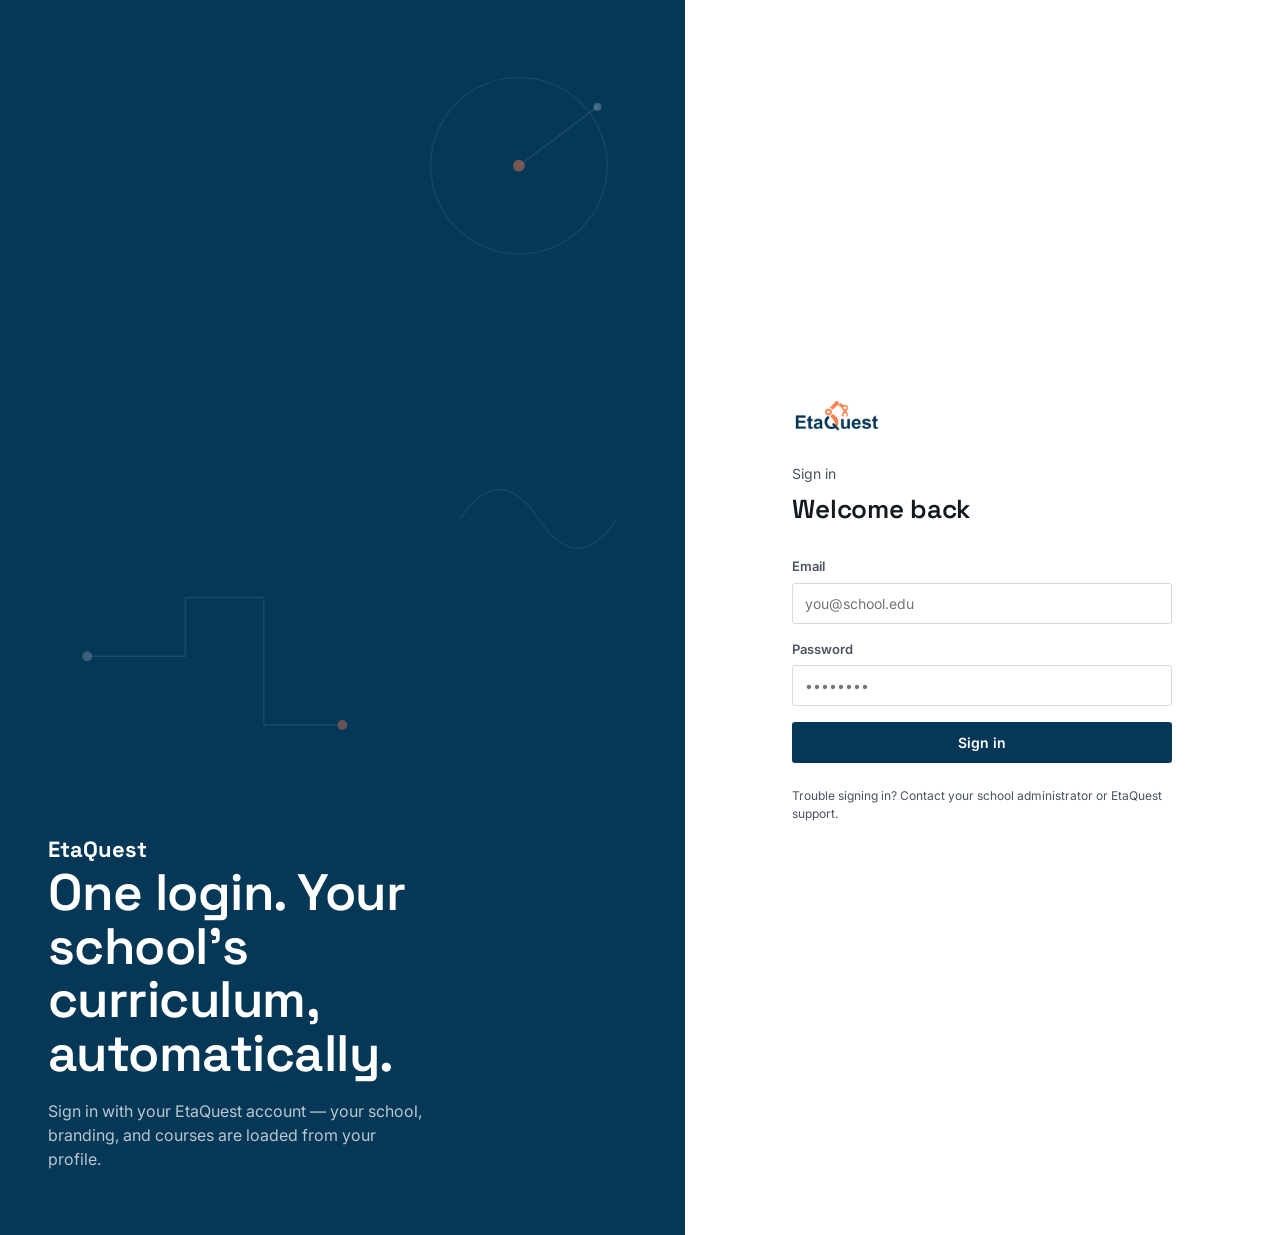
==== index.html @ a8e01b6a "Add files via upload" ====
<!DOCTYPE html>
<html lang="en">
<head>
<meta charset="UTF-8">
<meta name="viewport" content="width=device-width, initial-scale=1.0">
<title>EtaQuest LMS — Sign in</title>
<link rel="icon" href="assets/etaquest-logo-icon.jpg">
<link rel="stylesheet" href="styles.css">
</head>
<body>

<div class="login-shell">

  <div class="login-hero">
    <svg class="hero-lines" viewBox="0 0 600 800" preserveAspectRatio="xMidYMid slice" xmlns="http://www.w3.org/2000/svg">
      <circle cx="480" cy="120" r="90" fill="none" stroke="rgba(255,255,255,0.15)" stroke-width="1.5"/>
      <circle cx="480" cy="120" r="6" fill="var(--brand-accent)" opacity="0.9"/>
      <line x1="480" y1="120" x2="560" y2="60" stroke="rgba(255,255,255,0.2)" stroke-width="1.5"/>
      <circle cx="560" cy="60" r="4" fill="rgba(255,255,255,0.5)"/>
      <path d="M40 620 L140 620 L140 560 L220 560 L220 690 L300 690" fill="none" stroke="rgba(255,255,255,0.18)" stroke-width="1.5"/>
      <circle cx="40" cy="620" r="5" fill="rgba(255,255,255,0.4)"/>
      <circle cx="300" cy="690" r="5" fill="var(--brand-accent)" opacity="0.8"/>
      <path d="M420 480 q 40 -60 80 0 t 80 0" fill="none" stroke="rgba(255,255,255,0.15)" stroke-width="1.5"/>
    </svg>

    <div class="wordmark">EtaQuest</div>

    <div class="hero-copy">
      <h1>One login. Your school's curriculum, automatically.</h1>
      <p>Sign in with your EtaQuest account — your school, branding, and courses are loaded from your profile.</p>
    </div>
  </div>

  <div class="login-panel">
    <div class="login-card">
      <img src="assets/etaquest-logo-full.jpg" alt="EtaQuest" class="login-logo">
      <div class="eyebrow">Sign in</div>
      <h2>Welcome back</h2>

      <form id="login-form">
        <div class="field">
          <label for="email">Email</label>
          <input type="email" id="email" placeholder="you@school.edu" required autocomplete="username">
        </div>
        <div class="field">
          <label for="password">Password</label>
          <input type="password" id="password" placeholder="••••••••" required autocomplete="current-password">
        </div>

        <p id="error-msg" style="color:var(--color-danger); font-size:13px; display:none; margin-bottom:14px;"></p>

        <button type="submit" class="btn btn-primary btn-block" id="submit-btn">Sign in</button>
      </form>

      <p class="login-note">
        Trouble signing in? Contact your school administrator or EtaQuest support.
      </p>
    </div>
  </div>

</div>

<script src="app.js"></script>
<script>
  const form = document.getElementById("login-form");
  const errorMsg = document.getElementById("error-msg");
  const submitBtn = document.getElementById("submit-btn");

  // If already logged in with a valid session, skip straight to the dashboard
  (async () => {
    if (eq_getToken()) {
      try {
        await eq_me();
        window.location.href = "dashboard.html";
      } catch {
        eq_clearToken();
      }
    }
  })();

  form.addEventListener("submit", async (e) => {
    e.preventDefault();
    errorMsg.style.display = "none";
    submitBtn.textContent = "Signing in…";
    submitBtn.disabled = true;

    const email = document.getElementById("email").value.trim();
    const password = document.getElementById("password").value;

    try {
      await eq_login(email, password);
      window.location.href = "dashboard.html";
    } catch (err) {
      errorMsg.textContent = err.message || "Something went wrong. Please try again.";
      errorMsg.style.display = "block";
      submitBtn.textContent = "Sign in";
      submitBtn.disabled = false;
    }
  });
</script>

</body>
</html>
---- styles.css ----
/* =========================================================
   EtaQuest LMS — Shared Styles
   ========================================================= */

@import url('https://fonts.googleapis.com/css2?family=Space+Grotesk:wght@500;600;700&family=Inter:wght@400;500;600&display=swap');

:root {
  /* Core palette — overridden per-school via --brand-primary/--brand-accent */
  --color-ink: #14181f;
  --color-ink-soft: #4b5262;
  --color-canvas: #f1f3f0;
  --color-surface: #ffffff;
  --color-line: #d8dcd4;

  --brand-primary: #053757;
  --brand-accent: #f8804c;
  --color-teal: #2f7a6d;
  --color-danger: #b5462f;

  --font-display: 'Space Grotesk', sans-serif;
  --font-body: 'Inter', sans-serif;

  --radius-sm: 3px;
  --radius-md: 6px;
}

* { box-sizing: border-box; }

html, body {
  margin: 0;
  padding: 0;
  background: var(--color-canvas);
  color: var(--color-ink);
  font-family: var(--font-body);
  font-size: 15px;
  line-height: 1.5;
}

h1, h2, h3, .display {
  font-family: var(--font-display);
  font-weight: 600;
  letter-spacing: -0.01em;
  margin: 0;
}

a { color: inherit; }

button {
  font-family: var(--font-body);
  cursor: pointer;
}

.visually-hidden {
  position: absolute;
  width: 1px; height: 1px;
  overflow: hidden;
  clip: rect(0 0 0 0);
}

/* ---------- Buttons ---------- */

.btn {
  display: inline-flex;
  align-items: center;
  justify-content: center;
  gap: 8px;
  padding: 11px 20px;
  border-radius: var(--radius-sm);
  border: 1px solid transparent;
  font-weight: 600;
  font-size: 14px;
  transition: transform 0.08s ease, background 0.15s ease;
}
.btn:active { transform: scale(0.98); }

.btn-primary {
  background: var(--brand-primary);
  color: #fff;
}
.btn-primary:hover { background: color-mix(in srgb, var(--brand-primary) 88%, black); }

.btn-accent {
  background: var(--brand-accent);
  color: #1a1200;
}
.btn-accent:hover { filter: brightness(0.95); }

.btn-ghost {
  background: transparent;
  border-color: var(--color-line);
  color: var(--color-ink);
}
.btn-ghost:hover { border-color: var(--color-ink-soft); }

.btn-block { width: 100%; }
.btn-sm { padding: 7px 14px; font-size: 13px; }

/* =========================================================
   LOGIN PAGE
   ========================================================= */

.login-shell {
  display: grid;
  grid-template-columns: 1.15fr 1fr;
  min-height: 100vh;
}

.login-hero {
  background: var(--brand-primary);
  color: #fff;
  position: relative;
  overflow: hidden;
  padding: 48px;
  display: flex;
  flex-direction: column;
  justify-content: space-between;
}

.login-hero .wordmark {
  font-family: var(--font-display);
  font-size: 22px;
  font-weight: 700;
}

.login-hero .hero-copy h1 {
  font-size: clamp(32px, 4vw, 52px);
  line-height: 1.05;
  max-width: 12ch;
}

.login-hero .hero-copy p {
  margin-top: 18px;
  max-width: 38ch;
  color: rgba(255,255,255,0.72);
  font-size: 16px;
}

.hero-lines {
  position: absolute;
  inset: 0;
  z-index: 0;
  opacity: 0.5;
}

.login-hero > * { position: relative; z-index: 1; }

.login-panel {
  background: var(--color-surface);
  display: flex;
  align-items: center;
  justify-content: center;
  padding: 48px;
}

.login-card {
  width: 100%;
  max-width: 380px;
}

.login-card .login-logo {
  height: 36px;
  width: auto;
  display: block;
  margin-bottom: 28px;
}

.login-card .eyebrow {
  color: var(--color-ink-soft);
  font-size: 14px;
  margin-bottom: 6px;
}

.login-card h2 {
  font-size: 26px;
  margin-bottom: 28px;
}

.field {
  margin-bottom: 16px;
}

.field label {
  display: block;
  font-size: 13px;
  font-weight: 600;
  margin-bottom: 6px;
  color: var(--color-ink-soft);
}

.field input,
.field select {
  width: 100%;
  padding: 11px 12px;
  border: 1px solid var(--color-line);
  border-radius: var(--radius-sm);
  font-family: var(--font-body);
  font-size: 14px;
  background: var(--color-surface);
  color: var(--color-ink);
}

.field input:focus,
.field select:focus {
  outline: 2px solid var(--brand-accent);
  outline-offset: 1px;
  border-color: transparent;
}

.divider-row {
  display: flex;
  align-items: center;
  gap: 12px;
  margin: 24px 0;
  color: var(--color-ink-soft);
  font-size: 12px;
}
.divider-row::before,
.divider-row::after {
  content: "";
  flex: 1;
  height: 1px;
  background: var(--color-line);
}

.demo-accounts {
  display: flex;
  flex-direction: column;
  gap: 8px;
}

.demo-account-btn {
  display: flex;
  align-items: center;
  justify-content: space-between;
  padding: 10px 14px;
  border: 1px solid var(--color-line);
  border-radius: var(--radius-sm);
  background: var(--color-surface);
  text-align: left;
  font-size: 13px;
}
.demo-account-btn:hover { border-color: var(--brand-primary); }
.demo-account-btn .role-tag {
  font-size: 11px;
  padding: 2px 8px;
  border-radius: 999px;
  background: var(--color-canvas);
  color: var(--color-ink-soft);
}

.login-note {
  margin-top: 24px;
  font-size: 12px;
  color: var(--color-ink-soft);
}

/* =========================================================
   DASHBOARD SHELL (dashboard.html + course.html)
   ========================================================= */

.app-shell {
  display: grid;
  grid-template-columns: 240px 1fr;
  min-height: 100vh;
}

.sidebar {
  background: var(--brand-primary);
  color: #fff;
  padding: 24px 18px;
  display: flex;
  flex-direction: column;
}

.sidebar .brand-row {
  display: flex;
  align-items: center;
  gap: 10px;
  margin-bottom: 36px;
}

.brand-mark {
  width: 34px;
  height: 34px;
  border-radius: var(--radius-sm);
  background: #fff;
  display: flex;
  align-items: center;
  justify-content: center;
  flex-shrink: 0;
  padding: 4px;
  overflow: hidden;
}
.brand-mark img {
  max-width: 100%;
  max-height: 100%;
  object-fit: contain;
}

.brand-row .brand-name {
  font-size: 13px;
  font-weight: 600;
  line-height: 1.25;
}

.nav-group {
  margin-bottom: 28px;
}

.nav-group .nav-label {
  font-size: 11px;
  text-transform: none;
  color: rgba(255,255,255,0.45);
  margin-bottom: 8px;
  font-weight: 600;
}

.nav-item {
  display: flex;
  align-items: center;
  gap: 10px;
  padding: 9px 10px;
  border-radius: var(--radius-sm);
  font-size: 14px;
  color: rgba(255,255,255,0.85);
  margin-bottom: 2px;
}
.nav-item.active {
  background: rgba(255,255,255,0.12);
  color: #fff;
  font-weight: 600;
}
.nav-item:not(.active):hover { background: rgba(255,255,255,0.06); }

.sidebar-footer {
  margin-top: auto;
  padding-top: 16px;
  border-top: 1px solid rgba(255,255,255,0.15);
  font-size: 13px;
}
.sidebar-footer .user-name { font-weight: 600; }
.sidebar-footer .role-line {
  color: rgba(255,255,255,0.5);
  font-size: 12px;
  margin-bottom: 10px;
}

.main {
  display: flex;
  flex-direction: column;
  min-width: 0;
}

.topbar {
  display: flex;
  align-items: center;
  justify-content: space-between;
  padding: 18px 32px;
  border-bottom: 1px solid var(--color-line);
  background: var(--color-surface);
}

.topbar h1 { font-size: 20px; }
.topbar .school-tag {
  font-size: 13px;
  color: var(--color-ink-soft);
  margin-top: 2px;
}

.content {
  padding: 32px;
  flex: 1;
  min-width: 0;
}

.section-heading {
  display: flex;
  align-items: baseline;
  justify-content: space-between;
  margin-bottom: 18px;
}

.section-heading h2 { font-size: 18px; }
.section-heading .count {
  font-size: 13px;
  color: var(--color-ink-soft);
}

/* ---------- Course grid ---------- */

.course-grid {
  display: grid;
  grid-template-columns: repeat(auto-fill, minmax(240px, 1fr));
  gap: 16px;
}

.course-card {
  background: var(--color-surface);
  border: 1px solid var(--color-line);
  border-radius: var(--radius-md);
  overflow: hidden;
  display: flex;
  flex-direction: column;
}

.course-card .card-tag-strip {
  height: 5px;
  background: var(--brand-accent);
}

.course-card .card-body {
  padding: 16px;
  display: flex;
  flex-direction: column;
  gap: 8px;
  flex: 1;
}

.course-card .category {
  font-size: 12px;
  color: var(--color-teal);
  font-weight: 600;
}

.course-card h3 { font-size: 16px; }

.course-card p {
  font-size: 13px;
  color: var(--color-ink-soft);
  margin: 0;
  flex: 1;
}

.course-card .card-footer {
  padding: 12px 16px;
  border-top: 1px solid var(--color-line);
}

/* ---------- Admin tables ---------- */

.panel {
  background: var(--color-surface);
  border: 1px solid var(--color-line);
  border-radius: var(--radius-md);
  margin-bottom: 24px;
}

.panel-header {
  display: flex;
  align-items: center;
  justify-content: space-between;
  padding: 16px 20px;
  border-bottom: 1px solid var(--color-line);
}
.panel-header h2 { font-size: 15px; }

table {
  width: 100%;
  border-collapse: collapse;
}

th, td {
  text-align: left;
  padding: 12px 20px;
  font-size: 13px;
  border-bottom: 1px solid var(--color-line);
}

th {
  color: var(--color-ink-soft);
  font-weight: 600;
  font-size: 12px;
}

tr:last-child td { border-bottom: none; }

.badge {
  display: inline-block;
  font-size: 11px;
  font-weight: 600;
  padding: 3px 9px;
  border-radius: 999px;
}
.badge-admin { background: #fbe0d1; color: #9a4a1f; }
.badge-educator { background: #dce8e4; color: var(--color-teal); }

.empty-state {
  padding: 48px 24px;
  text-align: center;
  color: var(--color-ink-soft);
}
.empty-state h3 { margin-bottom: 6px; color: var(--color-ink); }

/* ---------- Toggle switch (admin course access) ---------- */

.toggle-row {
  display: flex;
  align-items: center;
  justify-content: space-between;
  padding: 14px 20px;
  border-bottom: 1px solid var(--color-line);
}
.toggle-row:last-child { border-bottom: none; }

.toggle-row .toggle-label { font-size: 14px; }
.toggle-row .toggle-sub { font-size: 12px; color: var(--color-ink-soft); margin-top: 2px; }

.switch {
  position: relative;
  display: inline-block;
  width: 40px;
  height: 22px;
  flex-shrink: 0;
}
.switch input { opacity: 0; width: 0; height: 0; }
.switch .track {
  position: absolute;
  inset: 0;
  background: var(--color-line);
  border-radius: 999px;
  transition: background 0.15s ease;
  cursor: pointer;
}
.switch .track::before {
  content: "";
  position: absolute;
  width: 16px;
  height: 16px;
  left: 3px;
  top: 3px;
  background: #fff;
  border-radius: 50%;
  transition: transform 0.15s ease;
}
.switch input:checked + .track { background: var(--color-teal); }
.switch input:checked + .track::before { transform: translateX(18px); }
.switch input:disabled + .track { opacity: 0.5; cursor: not-allowed; }

/* =========================================================
   COURSE VIEWER PAGE
   ========================================================= */

.course-viewer {
  display: grid;
  grid-template-columns: 1fr 300px;
  gap: 24px;
  align-items: start;
}

.course-viewer > div:first-child {
  min-width: 0;
}

.embed-frame {
  aspect-ratio: 16 / 9;
  width: 100%;
  background: var(--color-ink);
  border-radius: var(--radius-md);
  display: flex;
  align-items: center;
  justify-content: center;
  color: rgba(255,255,255,0.6);
  font-size: 14px;
  text-align: center;
  padding: 24px;
  position: relative;
}

.embed-frame .placeholder-note {
  max-width: 340px;
}
.embed-frame code {
  display: block;
  margin-top: 10px;
  font-size: 11px;
  color: var(--brand-accent);
  word-break: break-all;
}

.course-meta .panel { margin-bottom: 16px; }
.course-meta .panel .card-body { padding: 16px 20px; }
.course-meta h3 { font-size: 14px; margin-bottom: 8px; }
.course-meta p { font-size: 13px; color: var(--color-ink-soft); }

.lesson-picker-label {
  font-size: 12px;
  font-weight: 600;
  color: var(--color-teal);
  text-transform: uppercase;
  letter-spacing: 0.02em;
  margin-bottom: 4px;
}

#lesson-select {
  width: 100%;
  padding: 10px 12px;
  border: 1px solid var(--color-line);
  border-radius: var(--radius-sm);
  font-family: var(--font-body);
  font-size: 13px;
  background: var(--color-surface);
  color: var(--color-ink);
}
#lesson-select:focus {
  outline: 2px solid var(--brand-accent);
  outline-offset: 1px;
}

/* ---------- Progress bars (curriculum completion) ---------- */

.progress-wrap { margin-top: 4px; }

.progress-track {
  width: 100%;
  height: 6px;
  border-radius: 999px;
  background: var(--color-line);
  overflow: hidden;
  margin-bottom: 4px;
}

.progress-fill {
  height: 100%;
  background: var(--color-teal);
  border-radius: 999px;
}

.progress-label {
  font-size: 11px;
  color: var(--color-ink-soft);
}

.back-link {
  display: inline-flex;
  align-items: center;
  gap: 6px;
  font-size: 13px;
  color: var(--color-ink-soft);
  margin-bottom: 18px;
}
.back-link:hover { color: var(--color-ink); }

/* ---------- Responsive ---------- */

@media (max-width: 860px) {
  .login-shell { grid-template-columns: 1fr; }
  .login-hero { padding: 32px; min-height: 260px; }
  .app-shell { grid-template-columns: 1fr; }
  .sidebar {
    flex-direction: row;
    align-items: center;
    overflow-x: auto;
    padding: 14px 16px;
  }
  .sidebar .brand-row { margin-bottom: 0; }
  .nav-group, .sidebar-footer { display: none; }
  .course-viewer { grid-template-columns: 1fr; }
}

@media (prefers-reduced-motion: reduce) {
  * { transition: none !important; animation: none !important; }
}
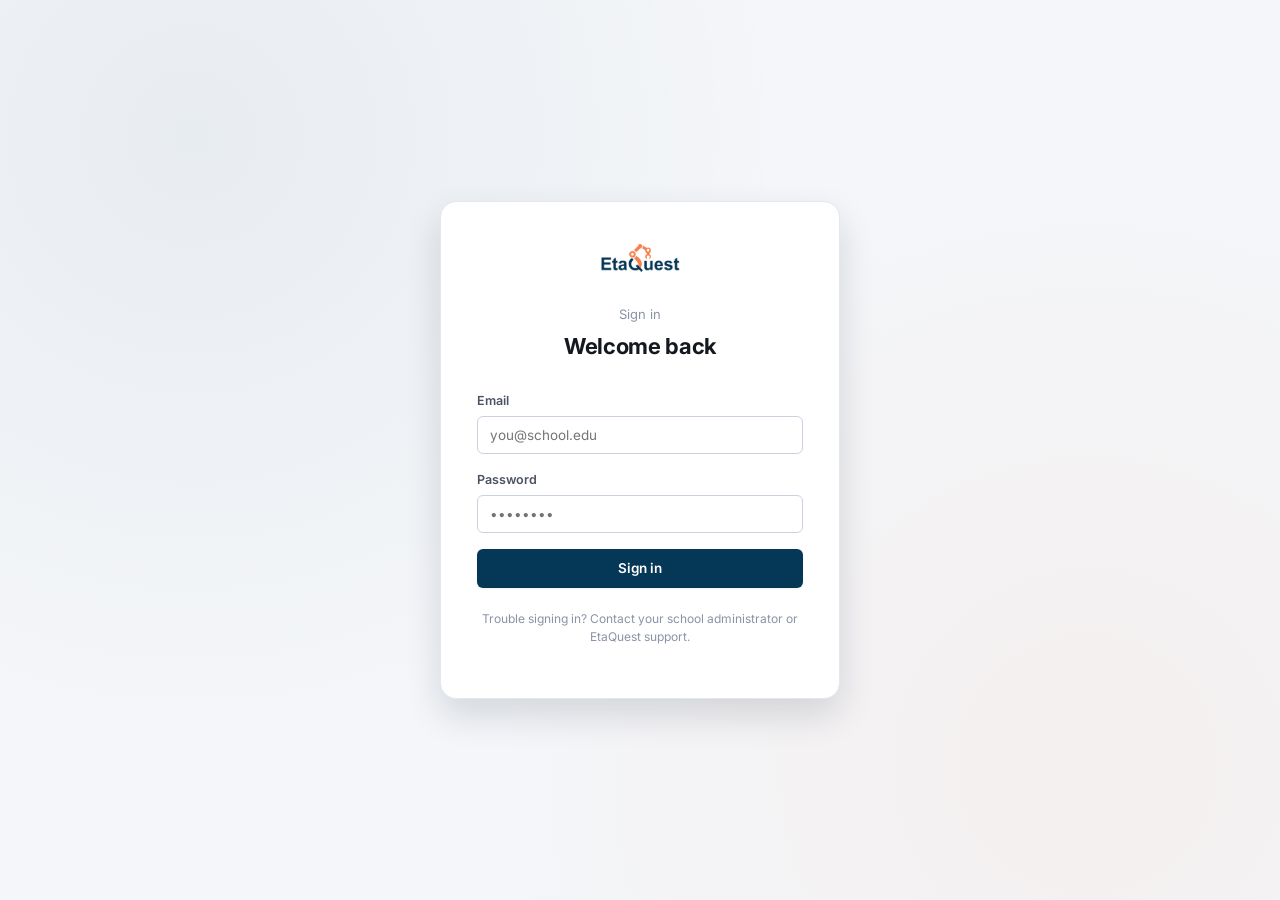
==== commit f206ad96: "Add files via upload" ====
--- a/index.html
+++ b/index.html
@@ -10,54 +10,30 @@
 <body>
 
 <div class="login-shell">
+  <div class="login-card-outer">
+    <img src="assets/etaquest-logo-full.jpg" alt="EtaQuest" class="login-logo">
+    <div class="eyebrow">Sign in</div>
+    <h2>Welcome back</h2>
 
-  <div class="login-hero">
-    <svg class="hero-lines" viewBox="0 0 600 800" preserveAspectRatio="xMidYMid slice" xmlns="http://www.w3.org/2000/svg">
-      <circle cx="480" cy="120" r="90" fill="none" stroke="rgba(255,255,255,0.15)" stroke-width="1.5"/>
-      <circle cx="480" cy="120" r="6" fill="var(--brand-accent)" opacity="0.9"/>
-      <line x1="480" y1="120" x2="560" y2="60" stroke="rgba(255,255,255,0.2)" stroke-width="1.5"/>
-      <circle cx="560" cy="60" r="4" fill="rgba(255,255,255,0.5)"/>
-      <path d="M40 620 L140 620 L140 560 L220 560 L220 690 L300 690" fill="none" stroke="rgba(255,255,255,0.18)" stroke-width="1.5"/>
-      <circle cx="40" cy="620" r="5" fill="rgba(255,255,255,0.4)"/>
-      <circle cx="300" cy="690" r="5" fill="var(--brand-accent)" opacity="0.8"/>
-      <path d="M420 480 q 40 -60 80 0 t 80 0" fill="none" stroke="rgba(255,255,255,0.15)" stroke-width="1.5"/>
-    </svg>
+    <form id="login-form">
+      <div class="field">
+        <label for="email">Email</label>
+        <input type="email" id="email" placeholder="you@school.edu" required autocomplete="username">
+      </div>
+      <div class="field">
+        <label for="password">Password</label>
+        <input type="password" id="password" placeholder="••••••••" required autocomplete="current-password">
+      </div>
 
-    <div class="wordmark">EtaQuest</div>
+      <p id="error-msg" style="color:var(--color-danger); font-size:13px; display:none; margin-bottom:14px;"></p>
 
-    <div class="hero-copy">
-      <h1>One login. Your school's curriculum, automatically.</h1>
-      <p>Sign in with your EtaQuest account — your school, branding, and courses are loaded from your profile.</p>
-    </div>
+      <button type="submit" class="btn btn-primary btn-block" id="submit-btn">Sign in</button>
+    </form>
+
+    <p class="login-note">
+      Trouble signing in? Contact your school administrator or EtaQuest support.
+    </p>
   </div>
-
-  <div class="login-panel">
-    <div class="login-card">
-      <img src="assets/etaquest-logo-full.jpg" alt="EtaQuest" class="login-logo">
-      <div class="eyebrow">Sign in</div>
-      <h2>Welcome back</h2>
-
-      <form id="login-form">
-        <div class="field">
-          <label for="email">Email</label>
-          <input type="email" id="email" placeholder="you@school.edu" required autocomplete="username">
-        </div>
-        <div class="field">
-          <label for="password">Password</label>
-          <input type="password" id="password" placeholder="••••••••" required autocomplete="current-password">
-        </div>
-
-        <p id="error-msg" style="color:var(--color-danger); font-size:13px; display:none; margin-bottom:14px;"></p>
-
-        <button type="submit" class="btn btn-primary btn-block" id="submit-btn">Sign in</button>
-      </form>
-
-      <p class="login-note">
-        Trouble signing in? Contact your school administrator or EtaQuest support.
-      </p>
-    </div>
-  </div>
-
 </div>
 
 <script src="app.js"></script>
@@ -66,7 +42,6 @@
   const errorMsg = document.getElementById("error-msg");
   const submitBtn = document.getElementById("submit-btn");
 
-  // If already logged in with a valid session, skip straight to the dashboard
   (async () => {
     if (eq_getToken()) {
       try {
--- a/styles.css
+++ b/styles.css
@@ -1,27 +1,48 @@
 /* =========================================================
-   EtaQuest LMS — Shared Styles
+   EtaQuest LMS — Design System
+   Polished enterprise-dashboard direction (Canvas / Salesforce-
+   adjacent): quiet neutral surfaces, navy + orange used with
+   restraint, real iconography, consistent elevation and radius.
    ========================================================= */
 
-@import url('https://fonts.googleapis.com/css2?family=Space+Grotesk:wght@500;600;700&family=Inter:wght@400;500;600&display=swap');
+@import url('https://fonts.googleapis.com/css2?family=Inter:wght@400;500;600;700;800&display=swap');
 
 :root {
-  /* Core palette — overridden per-school via --brand-primary/--brand-accent */
-  --color-ink: #14181f;
-  --color-ink-soft: #4b5262;
-  --color-canvas: #f1f3f0;
-  --color-surface: #ffffff;
-  --color-line: #d8dcd4;
-
+  /* Neutrals — cool gray-blue scale */
+  --color-ink: #14181F;
+  --color-ink-soft: #4B5262;
+  --color-ink-faint: #8A93A6;
+  --color-canvas: #F4F6F9;
+  --color-surface: #FFFFFF;
+  --color-surface-sunken: #F8F9FB;
+  --color-line: #E3E7EE;
+  --color-line-strong: #CBD2DE;
+
+  /* Brand — overridden per-school via --brand-primary/--brand-accent */
   --brand-primary: #053757;
-  --brand-accent: #f8804c;
-  --color-teal: #2f7a6d;
-  --color-danger: #b5462f;
-
-  --font-display: 'Space Grotesk', sans-serif;
-  --font-body: 'Inter', sans-serif;
-
-  --radius-sm: 3px;
-  --radius-md: 6px;
+  --brand-primary-soft: #0A4A70;
+  --brand-accent: #F8804C;
+
+  /* Semantic */
+  --color-success: #1E8E5A;
+  --color-success-bg: #E3F5EC;
+  --color-warning: #B7791F;
+  --color-warning-bg: #FDF3DC;
+  --color-danger: #C0392B;
+  --color-danger-bg: #FBE4DE;
+  --color-info: #2563AC;
+  --color-info-bg: #E5EEF9;
+
+  --font-body: 'Inter', -apple-system, BlinkMacSystemFont, sans-serif;
+
+  --radius-xs: 4px;
+  --radius-sm: 6px;
+  --radius-md: 10px;
+  --radius-lg: 16px;
+
+  --shadow-sm: 0 1px 2px rgba(16,24,40,0.06);
+  --shadow-md: 0 4px 14px rgba(16,24,40,0.08);
+  --shadow-lg: 0 16px 36px rgba(16,24,40,0.14);
 }
 
 * { box-sizing: border-box; }
@@ -32,18 +53,21 @@
   background: var(--color-canvas);
   color: var(--color-ink);
   font-family: var(--font-body);
-  font-size: 15px;
-  line-height: 1.5;
-}
-
-h1, h2, h3, .display {
-  font-family: var(--font-display);
-  font-weight: 600;
-  letter-spacing: -0.01em;
+  font-size: 14.5px;
+  line-height: 1.55;
+  -webkit-font-smoothing: antialiased;
+}
+
+h1, h2, h3 {
+  font-family: var(--font-body);
+  font-weight: 700;
+  letter-spacing: -0.015em;
   margin: 0;
+  color: var(--color-ink);
 }
 
 a { color: inherit; }
+img { max-width: 100%; }
 
 button {
   font-family: var(--font-body);
@@ -64,225 +88,189 @@
   align-items: center;
   justify-content: center;
   gap: 8px;
-  padding: 11px 20px;
+  padding: 10px 18px;
   border-radius: var(--radius-sm);
   border: 1px solid transparent;
   font-weight: 600;
-  font-size: 14px;
-  transition: transform 0.08s ease, background 0.15s ease;
+  font-size: 13.5px;
+  transition: transform 0.08s ease, background 0.15s ease, box-shadow 0.15s ease, border-color 0.15s ease;
+  line-height: 1.2;
 }
 .btn:active { transform: scale(0.98); }
 
 .btn-primary {
   background: var(--brand-primary);
   color: #fff;
-}
-.btn-primary:hover { background: color-mix(in srgb, var(--brand-primary) 88%, black); }
+  box-shadow: var(--shadow-sm);
+}
+.btn-primary:hover { background: color-mix(in srgb, var(--brand-primary) 88%, black); box-shadow: var(--shadow-md); }
 
 .btn-accent {
   background: var(--brand-accent);
-  color: #1a1200;
-}
-.btn-accent:hover { filter: brightness(0.95); }
+  color: #2a1200;
+}
+.btn-accent:hover { filter: brightness(0.96); }
 
 .btn-ghost {
-  background: transparent;
-  border-color: var(--color-line);
+  background: var(--color-surface);
+  border-color: var(--color-line-strong);
   color: var(--color-ink);
 }
-.btn-ghost:hover { border-color: var(--color-ink-soft); }
+.btn-ghost:hover { border-color: var(--brand-primary); background: var(--color-surface-sunken); }
+
+.btn-danger {
+  background: var(--color-danger-bg);
+  color: var(--color-danger);
+  border-color: transparent;
+}
+.btn-danger:hover { filter: brightness(0.97); }
 
 .btn-block { width: 100%; }
-.btn-sm { padding: 7px 14px; font-size: 13px; }
+.btn-sm { padding: 7px 14px; font-size: 12.5px; }
+
+.icon-btn {
+  display: inline-flex;
+  align-items: center;
+  justify-content: center;
+  width: 36px;
+  height: 36px;
+  border-radius: var(--radius-sm);
+  border: 1px solid var(--color-line-strong);
+  background: var(--color-surface);
+  color: var(--color-ink-soft);
+  position: relative;
+  flex-shrink: 0;
+}
+.icon-btn:hover { border-color: var(--brand-primary); color: var(--brand-primary); }
+.icon-btn .dot {
+  position: absolute;
+  top: 7px;
+  right: 7px;
+  width: 7px;
+  height: 7px;
+  border-radius: 50%;
+  background: var(--brand-accent);
+  border: 1.5px solid var(--color-surface);
+}
 
 /* =========================================================
    LOGIN PAGE
    ========================================================= */
 
 .login-shell {
-  display: grid;
-  grid-template-columns: 1.15fr 1fr;
   min-height: 100vh;
-}
-
-.login-hero {
-  background: var(--brand-primary);
-  color: #fff;
-  position: relative;
-  overflow: hidden;
-  padding: 48px;
-  display: flex;
-  flex-direction: column;
-  justify-content: space-between;
-}
-
-.login-hero .wordmark {
-  font-family: var(--font-display);
-  font-size: 22px;
-  font-weight: 700;
-}
-
-.login-hero .hero-copy h1 {
-  font-size: clamp(32px, 4vw, 52px);
-  line-height: 1.05;
-  max-width: 12ch;
-}
-
-.login-hero .hero-copy p {
-  margin-top: 18px;
-  max-width: 38ch;
-  color: rgba(255,255,255,0.72);
-  font-size: 16px;
-}
-
-.hero-lines {
-  position: absolute;
-  inset: 0;
-  z-index: 0;
-  opacity: 0.5;
-}
-
-.login-hero > * { position: relative; z-index: 1; }
-
-.login-panel {
-  background: var(--color-surface);
   display: flex;
   align-items: center;
   justify-content: center;
-  padding: 48px;
-}
-
-.login-card {
+  background:
+    radial-gradient(circle at 15% 15%, rgba(5,55,87,0.05), transparent 45%),
+    radial-gradient(circle at 85% 85%, rgba(248,128,76,0.06), transparent 45%),
+    var(--color-canvas);
+  padding: 24px;
+}
+
+.login-card-outer {
   width: 100%;
-  max-width: 380px;
-}
-
-.login-card .login-logo {
-  height: 36px;
+  max-width: 400px;
+  background: var(--color-surface);
+  border: 1px solid var(--color-line);
+  border-radius: var(--radius-lg);
+  box-shadow: var(--shadow-lg);
+  padding: 40px 36px;
+}
+
+.login-card-outer .login-logo {
+  height: 34px;
   width: auto;
   display: block;
+  margin: 0 auto 28px;
+}
+
+.login-card-outer .eyebrow {
+  color: var(--color-ink-faint);
+  font-size: 13px;
+  text-align: center;
+  margin-bottom: 4px;
+}
+
+.login-card-outer h2 {
+  font-size: 22px;
+  text-align: center;
   margin-bottom: 28px;
 }
 
-.login-card .eyebrow {
-  color: var(--color-ink-soft);
-  font-size: 14px;
-  margin-bottom: 6px;
-}
-
-.login-card h2 {
-  font-size: 26px;
-  margin-bottom: 28px;
-}
-
-.field {
-  margin-bottom: 16px;
-}
+.field { margin-bottom: 16px; }
 
 .field label {
   display: block;
-  font-size: 13px;
+  font-size: 12.5px;
   font-weight: 600;
   margin-bottom: 6px;
   color: var(--color-ink-soft);
 }
 
 .field input,
-.field select {
+.field select,
+.field textarea {
   width: 100%;
-  padding: 11px 12px;
-  border: 1px solid var(--color-line);
+  padding: 10px 12px;
+  border: 1px solid var(--color-line-strong);
   border-radius: var(--radius-sm);
   font-family: var(--font-body);
-  font-size: 14px;
+  font-size: 13.5px;
   background: var(--color-surface);
   color: var(--color-ink);
 }
 
 .field input:focus,
-.field select:focus {
-  outline: 2px solid var(--brand-accent);
-  outline-offset: 1px;
-  border-color: transparent;
-}
-
-.divider-row {
-  display: flex;
-  align-items: center;
-  gap: 12px;
-  margin: 24px 0;
-  color: var(--color-ink-soft);
+.field select:focus,
+.field textarea:focus {
+  outline: none;
+  border-color: var(--brand-primary);
+  box-shadow: 0 0 0 3px color-mix(in srgb, var(--brand-primary) 14%, transparent);
+}
+
+.login-note {
+  margin-top: 22px;
   font-size: 12px;
-}
-.divider-row::before,
-.divider-row::after {
-  content: "";
-  flex: 1;
-  height: 1px;
-  background: var(--color-line);
-}
-
-.demo-accounts {
-  display: flex;
-  flex-direction: column;
-  gap: 8px;
-}
-
-.demo-account-btn {
-  display: flex;
-  align-items: center;
-  justify-content: space-between;
-  padding: 10px 14px;
-  border: 1px solid var(--color-line);
-  border-radius: var(--radius-sm);
-  background: var(--color-surface);
-  text-align: left;
-  font-size: 13px;
-}
-.demo-account-btn:hover { border-color: var(--brand-primary); }
-.demo-account-btn .role-tag {
-  font-size: 11px;
-  padding: 2px 8px;
-  border-radius: 999px;
-  background: var(--color-canvas);
-  color: var(--color-ink-soft);
-}
-
-.login-note {
-  margin-top: 24px;
-  font-size: 12px;
-  color: var(--color-ink-soft);
+  color: var(--color-ink-faint);
+  text-align: center;
+  line-height: 1.5;
 }
 
 /* =========================================================
-   DASHBOARD SHELL (dashboard.html + course.html)
+   APP SHELL
    ========================================================= */
 
 .app-shell {
   display: grid;
-  grid-template-columns: 240px 1fr;
+  grid-template-columns: 252px 1fr;
   min-height: 100vh;
 }
 
 .sidebar {
   background: var(--brand-primary);
   color: #fff;
-  padding: 24px 18px;
+  padding: 20px 16px;
   display: flex;
   flex-direction: column;
+  position: sticky;
+  top: 0;
+  height: 100vh;
 }
 
 .sidebar .brand-row {
   display: flex;
   align-items: center;
   gap: 10px;
-  margin-bottom: 36px;
+  margin-bottom: 28px;
+  padding: 0 4px;
 }
 
 .brand-mark {
-  width: 34px;
-  height: 34px;
-  border-radius: var(--radius-sm);
+  width: 32px;
+  height: 32px;
+  border-radius: var(--radius-xs);
   background: #fff;
   display: flex;
   align-items: center;
@@ -298,21 +286,21 @@
 }
 
 .brand-row .brand-name {
-  font-size: 13px;
-  font-weight: 600;
-  line-height: 1.25;
-}
-
-.nav-group {
-  margin-bottom: 28px;
-}
+  font-size: 14px;
+  font-weight: 700;
+  line-height: 1.2;
+}
+
+.nav-group { margin-bottom: 22px; }
 
 .nav-group .nav-label {
   font-size: 11px;
-  text-transform: none;
-  color: rgba(255,255,255,0.45);
+  text-transform: uppercase;
+  letter-spacing: 0.06em;
+  color: rgba(255,255,255,0.4);
   margin-bottom: 8px;
-  font-weight: 600;
+  font-weight: 700;
+  padding: 0 10px;
 }
 
 .nav-item {
@@ -321,29 +309,65 @@
   gap: 10px;
   padding: 9px 10px;
   border-radius: var(--radius-sm);
-  font-size: 14px;
-  color: rgba(255,255,255,0.85);
+  font-size: 13.5px;
+  font-weight: 500;
+  color: rgba(255,255,255,0.78);
   margin-bottom: 2px;
-}
+  border-left: 3px solid transparent;
+}
+.nav-item svg { flex-shrink: 0; opacity: 0.85; }
 .nav-item.active {
-  background: rgba(255,255,255,0.12);
+  background: rgba(255,255,255,0.1);
   color: #fff;
   font-weight: 600;
-}
+  border-left-color: var(--brand-accent);
+}
+.nav-item.active svg { opacity: 1; }
 .nav-item:not(.active):hover { background: rgba(255,255,255,0.06); }
 
 .sidebar-footer {
   margin-top: auto;
-  padding-top: 16px;
-  border-top: 1px solid rgba(255,255,255,0.15);
-  font-size: 13px;
-}
-.sidebar-footer .user-name { font-weight: 600; }
-.sidebar-footer .role-line {
-  color: rgba(255,255,255,0.5);
-  font-size: 12px;
-  margin-bottom: 10px;
-}
+  padding-top: 14px;
+  border-top: 1px solid rgba(255,255,255,0.14);
+}
+
+.sidebar-user-row {
+  display: flex;
+  align-items: center;
+  gap: 10px;
+  padding: 6px 4px 12px;
+  text-decoration: none;
+  color: inherit;
+}
+.sidebar-user-row .user-name {
+  font-size: 13px;
+  font-weight: 600;
+  color: #fff;
+  line-height: 1.3;
+}
+.sidebar-user-row .role-line {
+  font-size: 11.5px;
+  color: rgba(255,255,255,0.55);
+}
+
+.eq-avatar {
+  border-radius: 50%;
+  display: inline-flex;
+  align-items: center;
+  justify-content: center;
+  color: #fff;
+  font-weight: 700;
+  flex-shrink: 0;
+  letter-spacing: 0.02em;
+}
+
+.sidebar-actions { display: flex; flex-direction: column; gap: 6px; }
+.sidebar .btn-ghost {
+  background: transparent;
+  border-color: rgba(255,255,255,0.22);
+  color: rgba(255,255,255,0.9);
+}
+.sidebar .btn-ghost:hover { background: rgba(255,255,255,0.08); border-color: rgba(255,255,255,0.4); }
 
 .main {
   display: flex;
@@ -355,20 +379,62 @@
   display: flex;
   align-items: center;
   justify-content: space-between;
-  padding: 18px 32px;
+  gap: 16px;
+  padding: 16px 32px;
   border-bottom: 1px solid var(--color-line);
   background: var(--color-surface);
-}
-
-.topbar h1 { font-size: 20px; }
+  position: sticky;
+  top: 0;
+  z-index: 20;
+}
+
+.topbar h1 { font-size: 19px; }
 .topbar .school-tag {
-  font-size: 13px;
-  color: var(--color-ink-soft);
+  font-size: 12.5px;
+  color: var(--color-ink-faint);
   margin-top: 2px;
 }
+.welcome-line {
+  font-size: 12px;
+  font-weight: 700;
+  color: var(--brand-accent);
+  text-transform: uppercase;
+  letter-spacing: 0.04em;
+  margin-bottom: 3px;
+}
+
+.topbar-right {
+  display: flex;
+  align-items: center;
+  gap: 10px;
+  flex-shrink: 0;
+}
+
+.topbar-search {
+  display: flex;
+  align-items: center;
+  gap: 8px;
+  padding: 8px 12px;
+  border: 1px solid var(--color-line-strong);
+  border-radius: var(--radius-sm);
+  color: var(--color-ink-faint);
+  font-size: 13px;
+  background: var(--color-surface-sunken);
+  min-width: 200px;
+}
+
+.topbar select {
+  padding: 8px 12px;
+  border: 1px solid var(--color-line-strong);
+  border-radius: var(--radius-sm);
+  font-family: var(--font-body);
+  font-size: 13px;
+  background: var(--color-surface);
+  color: var(--color-ink);
+}
 
 .content {
-  padding: 32px;
+  padding: 28px 32px 48px;
   flex: 1;
   min-width: 0;
 }
@@ -377,39 +443,138 @@
   display: flex;
   align-items: baseline;
   justify-content: space-between;
+  margin-bottom: 16px;
+}
+
+.section-heading h2 { font-size: 16px; }
+.section-heading .count {
+  font-size: 12.5px;
+  color: var(--color-ink-faint);
+}
+
+.back-link {
+  display: inline-flex;
+  align-items: center;
+  gap: 6px;
+  font-size: 13px;
+  color: var(--color-ink-soft);
   margin-bottom: 18px;
-}
-
-.section-heading h2 { font-size: 18px; }
-.section-heading .count {
-  font-size: 13px;
-  color: var(--color-ink-soft);
-}
-
-/* ---------- Course grid ---------- */
+  text-decoration: none;
+}
+.back-link:hover { color: var(--brand-primary); }
+
+/* ---------- Stat / KPI cards ---------- */
+
+.stat-grid {
+  display: grid;
+  grid-template-columns: repeat(auto-fit, minmax(180px, 1fr));
+  gap: 14px;
+  margin-bottom: 28px;
+}
+
+.stat-card {
+  background: var(--color-surface);
+  border: 1px solid var(--color-line);
+  border-radius: var(--radius-md);
+  padding: 18px 20px;
+  box-shadow: var(--shadow-sm);
+}
+
+.stat-card .stat-label {
+  display: flex;
+  align-items: center;
+  gap: 8px;
+  font-size: 12px;
+  color: var(--color-ink-faint);
+  font-weight: 600;
+  margin-bottom: 10px;
+}
+.stat-card .stat-label svg { color: var(--brand-primary); opacity: 0.7; }
+
+.stat-card .stat-value {
+  font-size: 26px;
+  font-weight: 800;
+  color: var(--color-ink);
+  letter-spacing: -0.02em;
+}
+.stat-card .stat-sub {
+  font-size: 12px;
+  color: var(--color-ink-faint);
+  margin-top: 4px;
+}
+
+/* =========================================================
+   COURSE GRID
+   ========================================================= */
 
 .course-grid {
   display: grid;
-  grid-template-columns: repeat(auto-fill, minmax(240px, 1fr));
-  gap: 16px;
+  grid-template-columns: repeat(auto-fill, minmax(300px, 1fr));
+  gap: 20px;
 }
 
 .course-card {
+  position: relative;
   background: var(--color-surface);
   border: 1px solid var(--color-line);
   border-radius: var(--radius-md);
   overflow: hidden;
   display: flex;
   flex-direction: column;
-}
-
-.course-card .card-tag-strip {
-  height: 5px;
-  background: var(--brand-accent);
+  text-decoration: none;
+  color: inherit;
+  box-shadow: var(--shadow-sm);
+  transition: transform 0.15s ease, box-shadow 0.15s ease, border-color 0.15s ease;
+}
+
+@media (hover: hover) and (pointer: fine) {
+  .course-card:hover {
+    transform: translateY(-3px);
+    box-shadow: var(--shadow-md);
+    border-color: var(--brand-primary);
+  }
+  .course-card:hover .course-card-hover { opacity: 1; }
+}
+
+.course-card-image {
+  width: 100%;
+  height: 172px;
+  object-fit: cover;
+  display: block;
+  background: var(--color-surface-sunken);
+}
+
+.course-card-image-fallback {
+  display: flex;
+  align-items: center;
+  justify-content: center;
+  font-size: 52px;
+  background: linear-gradient(135deg, var(--brand-primary), color-mix(in srgb, var(--brand-primary) 60%, black));
+}
+
+.course-card-hover {
+  position: absolute;
+  top: 0;
+  left: 0;
+  right: 0;
+  height: 172px;
+  background: linear-gradient(180deg, rgba(5,55,87,0.1) 0%, rgba(5,25,40,0.9) 100%);
+  display: flex;
+  align-items: flex-end;
+  padding: 16px;
+  opacity: 0;
+  transition: opacity 0.18s ease;
+  pointer-events: none;
+}
+.course-card-hover p {
+  color: #fff;
+  font-size: 12.5px;
+  margin: 0;
+  line-height: 1.4;
 }
 
 .course-card .card-body {
-  padding: 16px;
+  padding: 18px;
   display: flex;
   flex-direction: column;
   gap: 8px;
@@ -417,9 +582,11 @@
 }
 
 .course-card .category {
-  font-size: 12px;
-  color: var(--color-teal);
-  font-weight: 600;
+  font-size: 11.5px;
+  color: var(--brand-primary);
+  font-weight: 700;
+  text-transform: uppercase;
+  letter-spacing: 0.03em;
 }
 
 .course-card h3 { font-size: 16px; }
@@ -432,32 +599,33 @@
 }
 
 .course-card .card-footer {
-  padding: 12px 16px;
+  padding: 12px 18px;
   border-top: 1px solid var(--color-line);
 }
 
-/* ---------- Admin tables ---------- */
+/* ---------- Panels / tables ---------- */
 
 .panel {
   background: var(--color-surface);
   border: 1px solid var(--color-line);
   border-radius: var(--radius-md);
-  margin-bottom: 24px;
+  margin-bottom: 20px;
+  box-shadow: var(--shadow-sm);
 }
 
 .panel-header {
   display: flex;
   align-items: center;
   justify-content: space-between;
+  gap: 12px;
   padding: 16px 20px;
   border-bottom: 1px solid var(--color-line);
 }
-.panel-header h2 { font-size: 15px; }
-
-table {
-  width: 100%;
-  border-collapse: collapse;
-}
+.panel-header h2 { font-size: 14.5px; }
+
+.card-body { padding: 18px 20px; }
+
+table { width: 100%; border-collapse: collapse; }
 
 th, td {
   text-align: left;
@@ -467,149 +635,46 @@
 }
 
 th {
-  color: var(--color-ink-soft);
-  font-weight: 600;
-  font-size: 12px;
-}
-
+  color: var(--color-ink-faint);
+  font-weight: 700;
+  font-size: 11px;
+  text-transform: uppercase;
+  letter-spacing: 0.04em;
+  background: var(--color-surface-sunken);
+}
+
+tbody tr:hover { background: var(--color-surface-sunken); }
 tr:last-child td { border-bottom: none; }
 
+.table-user-cell { display: flex; align-items: center; gap: 10px; }
+.table-user-cell .name { font-weight: 600; }
+.table-user-cell .sub { font-size: 12px; color: var(--color-ink-faint); }
+
 .badge {
-  display: inline-block;
+  display: inline-flex;
+  align-items: center;
+  gap: 4px;
   font-size: 11px;
-  font-weight: 600;
-  padding: 3px 9px;
+  font-weight: 700;
+  padding: 3px 10px;
   border-radius: 999px;
 }
-.badge-admin { background: #fbe0d1; color: #9a4a1f; }
-.badge-educator { background: #dce8e4; color: var(--color-teal); }
+.badge-admin { background: var(--color-warning-bg); color: var(--color-warning); }
+.badge-educator { background: var(--color-info-bg); color: var(--color-info); }
+.badge-hod { background: var(--color-success-bg); color: var(--color-success); }
 
 .empty-state {
-  padding: 48px 24px;
+  padding: 56px 24px;
   text-align: center;
-  color: var(--color-ink-soft);
-}
-.empty-state h3 { margin-bottom: 6px; color: var(--color-ink); }
-
-/* ---------- Toggle switch (admin course access) ---------- */
-
-.toggle-row {
-  display: flex;
-  align-items: center;
-  justify-content: space-between;
-  padding: 14px 20px;
-  border-bottom: 1px solid var(--color-line);
-}
-.toggle-row:last-child { border-bottom: none; }
-
-.toggle-row .toggle-label { font-size: 14px; }
-.toggle-row .toggle-sub { font-size: 12px; color: var(--color-ink-soft); margin-top: 2px; }
-
-.switch {
-  position: relative;
-  display: inline-block;
-  width: 40px;
-  height: 22px;
-  flex-shrink: 0;
-}
-.switch input { opacity: 0; width: 0; height: 0; }
-.switch .track {
-  position: absolute;
-  inset: 0;
-  background: var(--color-line);
-  border-radius: 999px;
-  transition: background 0.15s ease;
-  cursor: pointer;
-}
-.switch .track::before {
-  content: "";
-  position: absolute;
-  width: 16px;
-  height: 16px;
-  left: 3px;
-  top: 3px;
-  background: #fff;
-  border-radius: 50%;
-  transition: transform 0.15s ease;
-}
-.switch input:checked + .track { background: var(--color-teal); }
-.switch input:checked + .track::before { transform: translateX(18px); }
-.switch input:disabled + .track { opacity: 0.5; cursor: not-allowed; }
-
-/* =========================================================
-   COURSE VIEWER PAGE
-   ========================================================= */
-
-.course-viewer {
-  display: grid;
-  grid-template-columns: 1fr 300px;
-  gap: 24px;
-  align-items: start;
-}
-
-.course-viewer > div:first-child {
-  min-width: 0;
-}
-
-.embed-frame {
-  aspect-ratio: 16 / 9;
-  width: 100%;
-  background: var(--color-ink);
-  border-radius: var(--radius-md);
-  display: flex;
-  align-items: center;
-  justify-content: center;
-  color: rgba(255,255,255,0.6);
-  font-size: 14px;
-  text-align: center;
-  padding: 24px;
-  position: relative;
-}
-
-.embed-frame .placeholder-note {
-  max-width: 340px;
-}
-.embed-frame code {
-  display: block;
-  margin-top: 10px;
-  font-size: 11px;
-  color: var(--brand-accent);
-  word-break: break-all;
-}
-
-.course-meta .panel { margin-bottom: 16px; }
-.course-meta .panel .card-body { padding: 16px 20px; }
-.course-meta h3 { font-size: 14px; margin-bottom: 8px; }
-.course-meta p { font-size: 13px; color: var(--color-ink-soft); }
-
-.lesson-picker-label {
-  font-size: 12px;
-  font-weight: 600;
-  color: var(--color-teal);
-  text-transform: uppercase;
-  letter-spacing: 0.02em;
-  margin-bottom: 4px;
-}
-
-#lesson-select {
-  width: 100%;
-  padding: 10px 12px;
-  border: 1px solid var(--color-line);
-  border-radius: var(--radius-sm);
-  font-family: var(--font-body);
-  font-size: 13px;
-  background: var(--color-surface);
-  color: var(--color-ink);
-}
-#lesson-select:focus {
-  outline: 2px solid var(--brand-accent);
-  outline-offset: 1px;
-}
-
-/* ---------- Progress bars (curriculum completion) ---------- */
+  color: var(--color-ink-faint);
+}
+.empty-state svg { color: var(--color-line-strong); margin-bottom: 12px; }
+.empty-state h3 { margin-bottom: 6px; color: var(--color-ink); font-size: 15px; }
+.empty-state p { font-size: 13px; margin: 0 auto; max-width: 320px; }
+
+/* ---------- Progress bars ---------- */
 
 .progress-wrap { margin-top: 4px; }
-
 .progress-track {
   width: 100%;
   height: 6px;
@@ -618,43 +683,268 @@
   overflow: hidden;
   margin-bottom: 4px;
 }
-
 .progress-fill {
   height: 100%;
-  background: var(--color-teal);
+  background: var(--color-success);
   border-radius: 999px;
-}
-
-.progress-label {
+  transition: width 0.25s ease;
+}
+.progress-label { font-size: 11px; color: var(--color-ink-faint); }
+
+/* ---------- Toggle switch ---------- */
+
+.toggle-row {
+  display: flex;
+  align-items: center;
+  justify-content: space-between;
+  padding: 14px 20px;
+  border-bottom: 1px solid var(--color-line);
+}
+.toggle-row:last-child { border-bottom: none; }
+.toggle-row .toggle-label { font-size: 13.5px; font-weight: 500; }
+.toggle-row .toggle-sub { font-size: 12px; color: var(--color-ink-faint); margin-top: 2px; }
+
+.switch { position: relative; display: inline-block; width: 40px; height: 22px; flex-shrink: 0; }
+.switch input { opacity: 0; width: 0; height: 0; }
+.switch .track {
+  position: absolute; inset: 0;
+  background: var(--color-line-strong);
+  border-radius: 999px;
+  transition: background 0.15s ease;
+  cursor: pointer;
+}
+.switch .track::before {
+  content: "";
+  position: absolute;
+  width: 16px; height: 16px;
+  left: 3px; top: 3px;
+  background: #fff;
+  border-radius: 50%;
+  transition: transform 0.15s ease;
+  box-shadow: var(--shadow-sm);
+}
+.switch input:checked + .track { background: var(--color-success); }
+.switch input:checked + .track::before { transform: translateX(18px); }
+.switch input:disabled + .track { opacity: 0.5; cursor: not-allowed; }
+
+/* =========================================================
+   COURSE VIEWER
+   ========================================================= */
+
+.course-viewer {
+  display: grid;
+  grid-template-columns: 1fr 300px;
+  gap: 24px;
+  align-items: start;
+}
+.course-viewer > div:first-child { min-width: 0; }
+
+.embed-frame {
+  aspect-ratio: 16 / 9;
+  width: 100%;
+  background: var(--color-ink);
+  border-radius: var(--radius-md);
+  display: flex;
+  align-items: center;
+  justify-content: center;
+  color: rgba(255,255,255,0.6);
+  font-size: 13.5px;
+  text-align: center;
+  padding: 24px;
+  position: relative;
+  user-select: none;
+  box-shadow: var(--shadow-md);
+}
+.embed-frame .placeholder-note { max-width: 340px; }
+.embed-frame code {
+  display: block;
+  margin-top: 10px;
   font-size: 11px;
+  color: var(--brand-accent);
+  word-break: break-all;
+}
+
+/* ---------- View tabs ---------- */
+
+.view-tabs { display: flex; gap: 8px; margin-bottom: 12px; }
+.view-tab {
+  padding: 8px 16px;
+  border-radius: var(--radius-sm);
+  border: 1px solid var(--color-line-strong);
+  background: var(--color-surface);
+  font-size: 13px;
+  font-family: var(--font-body);
+  font-weight: 500;
   color: var(--color-ink-soft);
 }
-
-.back-link {
+.view-tab:hover { border-color: var(--brand-primary); }
+.view-tab.active {
+  background: var(--brand-primary);
+  border-color: var(--brand-primary);
+  color: #fff;
+  font-weight: 600;
+}
+
+/* ---------- Lesson status ---------- */
+
+.lesson-status-row {
+  display: flex;
+  align-items: center;
+  justify-content: space-between;
+  margin-top: 12px;
+}
+.status-badge { font-size: 11.5px; font-weight: 700; padding: 4px 12px; border-radius: 999px; }
+.status-badge.status-not-opened { background: var(--color-line); color: var(--color-ink-soft); }
+.status-badge.status-opened { background: var(--color-warning-bg); color: var(--color-warning); }
+.status-badge.status-completed { background: var(--color-success-bg); color: var(--color-success); }
+
+/* ---------- Module list (course meta rail) ---------- */
+
+.module-list { display: flex; flex-direction: column; }
+.module-item {
+  display: flex;
+  align-items: center;
+  gap: 10px;
+  padding: 10px 12px;
+  border-radius: var(--radius-sm);
+  font-size: 13px;
+  color: var(--color-ink-soft);
+  border-left: 3px solid transparent;
+}
+.module-item .module-num {
+  font-size: 11px;
+  font-weight: 700;
+  color: var(--color-ink-faint);
+  width: 18px;
+  flex-shrink: 0;
+}
+.module-item.active {
+  background: var(--color-surface-sunken);
+  border-left-color: var(--brand-primary);
+  color: var(--color-ink);
+  font-weight: 600;
+}
+.module-item .module-status-dot {
+  width: 8px; height: 8px; border-radius: 50%;
+  flex-shrink: 0;
+  background: var(--color-line-strong);
+  margin-left: auto;
+}
+.module-item .module-status-dot.opened { background: var(--color-warning); }
+.module-item .module-status-dot.completed { background: var(--color-success); }
+
+.lesson-picker-label {
+  font-size: 11px;
+  font-weight: 700;
+  color: var(--color-ink-faint);
+  text-transform: uppercase;
+  letter-spacing: 0.04em;
+  margin-bottom: 4px;
+}
+
+/* ---------- Embed watermark ---------- */
+
+.embed-watermark {
+  position: absolute; inset: 0;
+  display: grid;
+  grid-template-columns: repeat(2, 1fr);
+  grid-template-rows: repeat(3, 1fr);
+  pointer-events: none;
+  overflow: hidden;
+  z-index: 5;
+}
+.embed-watermark span {
+  display: flex;
+  align-items: center;
+  justify-content: center;
+  transform: rotate(-25deg);
+  font-size: 11px;
+  color: rgba(255,255,255,0.14);
+  white-space: nowrap;
+}
+
+/* ---------- Toast ---------- */
+
+.toast {
+  position: fixed;
+  bottom: 24px;
+  left: 50%;
+  transform: translateX(-50%) translateY(20px);
+  background: var(--color-ink);
+  color: #fff;
+  padding: 12px 20px;
+  border-radius: var(--radius-sm);
+  font-size: 13px;
+  max-width: 420px;
+  text-align: center;
+  opacity: 0;
+  pointer-events: none;
+  transition: opacity 0.2s ease, transform 0.2s ease;
+  z-index: 1000;
+  box-shadow: var(--shadow-lg);
+}
+.toast.show { opacity: 1; transform: translateX(-50%) translateY(0); }
+
+/* ---------- Modal ---------- */
+
+.modal-overlay {
+  position: fixed; inset: 0;
+  background: rgba(10,16,26,0.55);
+  display: flex; align-items: center; justify-content: center;
+  z-index: 900;
+  padding: 20px;
+}
+.modal-card {
+  background: var(--color-surface);
+  border-radius: var(--radius-lg);
+  padding: 26px;
+  max-width: 420px;
+  width: 100%;
+  box-shadow: var(--shadow-lg);
+}
+.modal-card h3 { margin-bottom: 12px; font-size: 17px; }
+.modal-context {
+  font-size: 13px;
+  color: var(--color-ink-soft);
+  background: var(--color-surface-sunken);
+  padding: 10px 12px;
+  border-radius: var(--radius-sm);
+  margin-bottom: 16px;
+}
+
+/* ---------- License pill ---------- */
+
+.license-pill {
   display: inline-flex;
   align-items: center;
   gap: 6px;
-  font-size: 13px;
-  color: var(--color-ink-soft);
-  margin-bottom: 18px;
-}
-.back-link:hover { color: var(--color-ink); }
+  font-size: 11.5px;
+  font-weight: 700;
+  padding: 6px 14px;
+  border-radius: 999px;
+}
+.license-pill.license-active { background: var(--color-success-bg); color: var(--color-success); }
+.license-pill.license-expired { background: var(--color-danger-bg); color: var(--color-danger); }
+.license-pill.license-upcoming { background: var(--color-warning-bg); color: var(--color-warning); }
+.license-pill.license-unset { background: var(--color-line); color: var(--color-ink-soft); }
 
 /* ---------- Responsive ---------- */
 
-@media (max-width: 860px) {
-  .login-shell { grid-template-columns: 1fr; }
-  .login-hero { padding: 32px; min-height: 260px; }
+@media (max-width: 900px) {
   .app-shell { grid-template-columns: 1fr; }
   .sidebar {
+    position: static;
+    height: auto;
     flex-direction: row;
     align-items: center;
     overflow-x: auto;
-    padding: 14px 16px;
+    padding: 12px 16px;
   }
   .sidebar .brand-row { margin-bottom: 0; }
   .nav-group, .sidebar-footer { display: none; }
   .course-viewer { grid-template-columns: 1fr; }
+  .topbar-search { display: none; }
+  .stat-grid { grid-template-columns: repeat(2, 1fr); }
 }
 
 @media (prefers-reduced-motion: reduce) {
